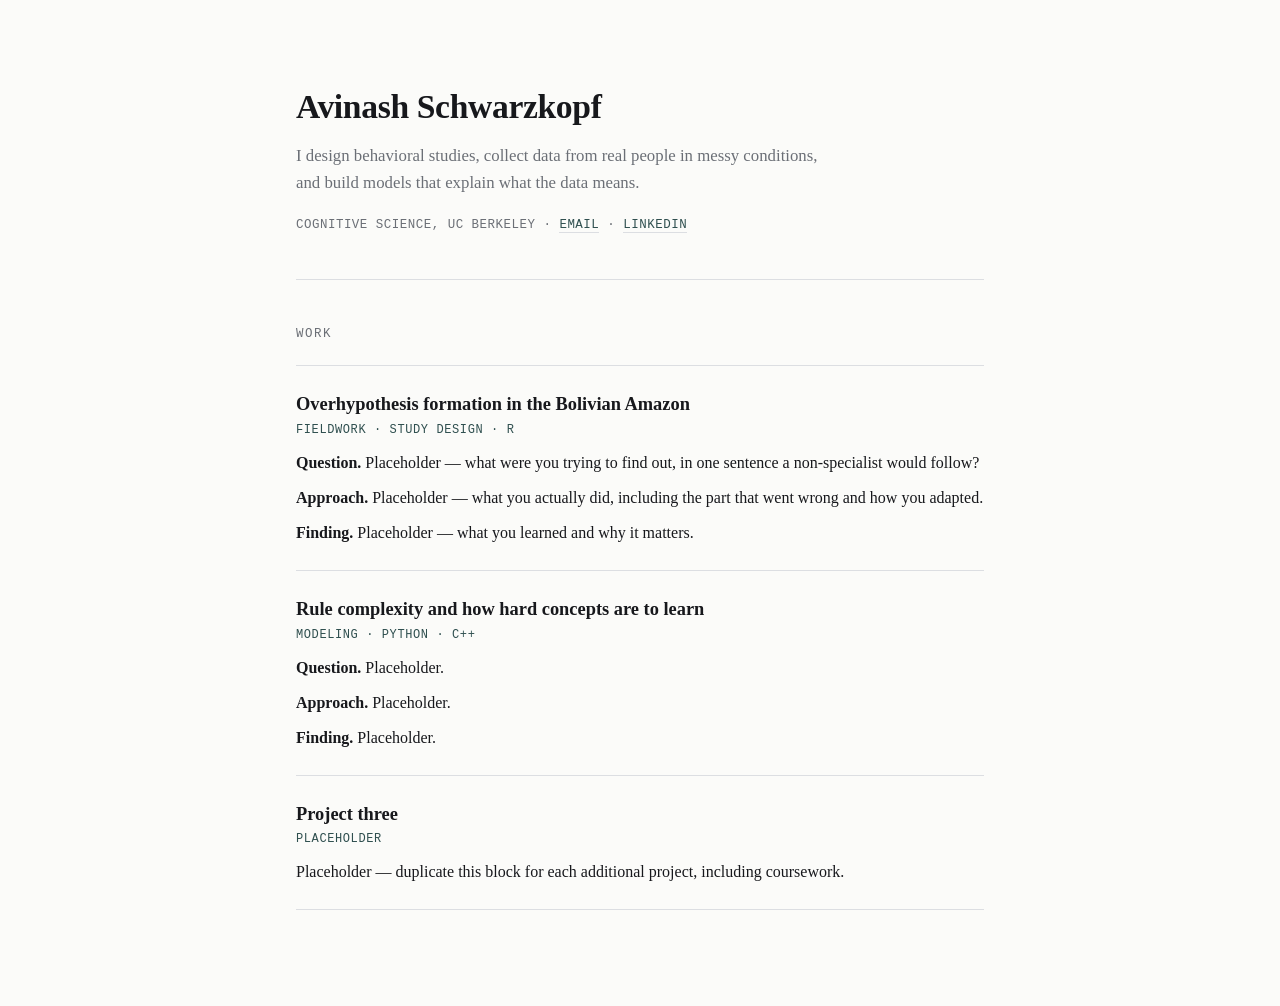
==== index.html @ b4007b08 "Add files via upload First first first draft" ====
<!DOCTYPE html>
<html lang="en">
<head>
<meta charset="utf-8">
<meta name="viewport" content="width=device-width, initial-scale=1">
<title>Avinash Schwarzkopf</title>
<style>
  :root {
    --ink: #17181c;
    --muted: #6b6f76;
    --rule: #dcdee2;
    --paper: #fbfbf9;
    --mark: #2f4f4f;
  }
  * { box-sizing: border-box; }
  body {
    margin: 0;
    background: var(--paper);
    color: var(--ink);
    font: 16px/1.6 "Iowan Old Style", "Palatino Linotype", Palatino, Georgia, serif;
    -webkit-font-smoothing: antialiased;
  }
  .wrap { max-width: 46rem; margin: 0 auto; padding: 5rem 1.5rem 6rem; }
  header { border-bottom: 1px solid var(--rule); padding-bottom: 2rem; margin-bottom: 3rem; }
  h1 { font-size: 2.1rem; font-weight: 600; letter-spacing: -0.01em; margin: 0 0 0.6rem; }
  .lede { font-size: 1.05rem; color: var(--muted); margin: 0 0 1.2rem; max-width: 34rem; }
  .meta {
    font: 500 0.78rem/1.5 ui-monospace, SFMono-Regular, "SF Mono", Menlo, monospace;
    letter-spacing: 0.04em;
    text-transform: uppercase;
    color: var(--muted);
  }
  .meta a { color: var(--mark); text-decoration: none; border-bottom: 1px solid var(--rule); }
  .meta a:hover { border-bottom-color: var(--mark); }
  h2 {
    font: 500 0.78rem/1 ui-monospace, SFMono-Regular, "SF Mono", Menlo, monospace;
    letter-spacing: 0.12em;
    text-transform: uppercase;
    color: var(--muted);
    margin: 3rem 0 1.5rem;
  }
  .project { padding: 1.5rem 0; border-top: 1px solid var(--rule); }
  .project:last-child { border-bottom: 1px solid var(--rule); }
  .project h3 { font-size: 1.15rem; font-weight: 600; margin: 0 0 0.15rem; }
  .project .role {
    font: 500 0.75rem/1.4 ui-monospace, SFMono-Regular, Menlo, monospace;
    letter-spacing: 0.05em;
    text-transform: uppercase;
    color: var(--mark);
    margin: 0 0 0.7rem;
  }
  .project p { margin: 0 0 0.6rem; }
  .project p:last-child { margin-bottom: 0; }
  a:focus-visible { outline: 2px solid var(--mark); outline-offset: 3px; }
</style>
</head>
<body>
<div class="wrap">

  <header>
    <h1>Avinash Schwarzkopf</h1>
    <p class="lede">
      I design behavioral studies, collect data from real people in messy conditions,
      and build models that explain what the data means.
    </p>
    <p class="meta">
      Cognitive Science, UC Berkeley &middot;
      <a href="mailto:avinashschwarzkopf@berkeley.edu">Email</a> &middot;
      <a href="https://www.linkedin.com/in/avinash-schwarzkopf-4aa275214">LinkedIn</a>
    </p>
  </header>

  <h2>Work</h2>

  <div class="project">
    <h3>Overhypothesis formation in the Bolivian Amazon</h3>
    <p class="role">Fieldwork &middot; study design &middot; R</p>
    <p><strong>Question.</strong> Placeholder — what were you trying to find out, in one sentence a non-specialist would follow?</p>
    <p><strong>Approach.</strong> Placeholder — what you actually did, including the part that went wrong and how you adapted.</p>
    <p><strong>Finding.</strong> Placeholder — what you learned and why it matters.</p>
  </div>

  <div class="project">
    <h3>Rule complexity and how hard concepts are to learn</h3>
    <p class="role">Modeling &middot; Python &middot; C++</p>
    <p><strong>Question.</strong> Placeholder.</p>
    <p><strong>Approach.</strong> Placeholder.</p>
    <p><strong>Finding.</strong> Placeholder.</p>
  </div>

  <div class="project">
    <h3>Project three</h3>
    <p class="role">Placeholder</p>
    <p>Placeholder — duplicate this block for each additional project, including coursework.</p>
  </div>

</div>
</body>
</html>
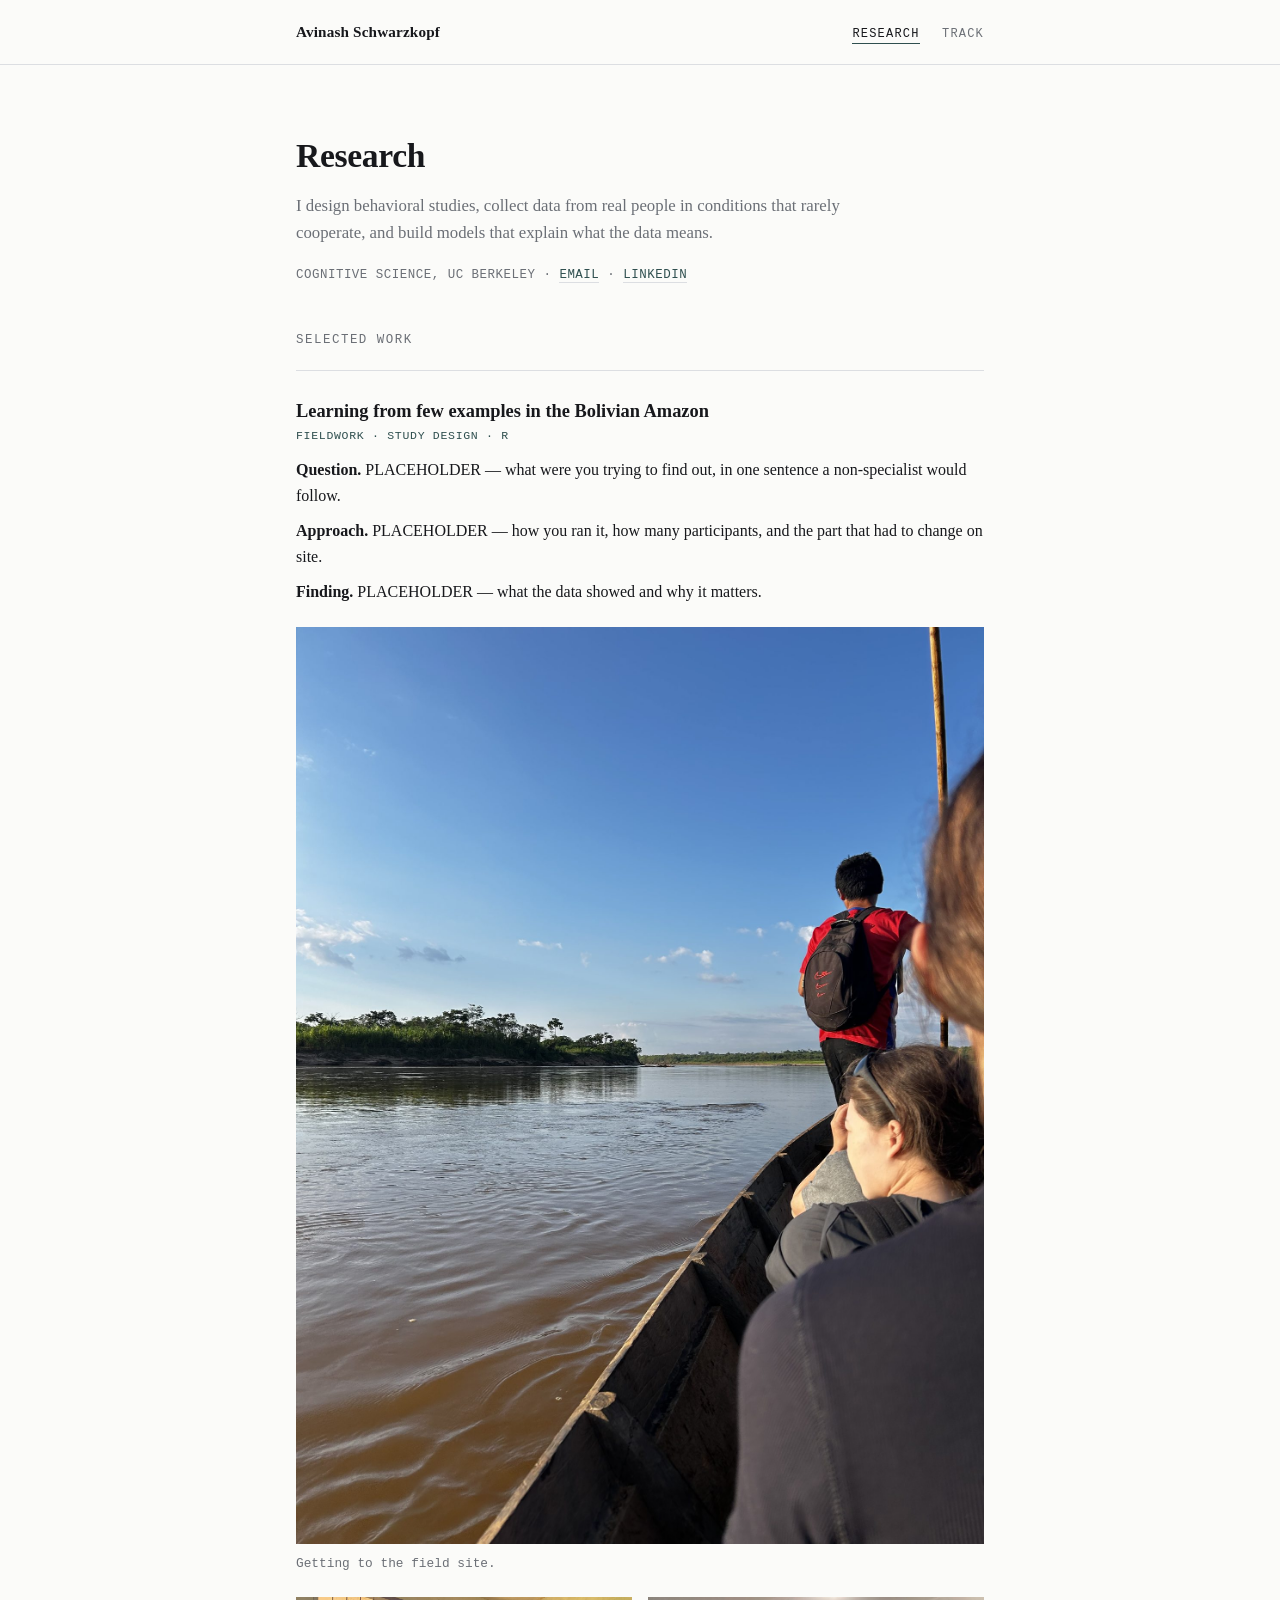
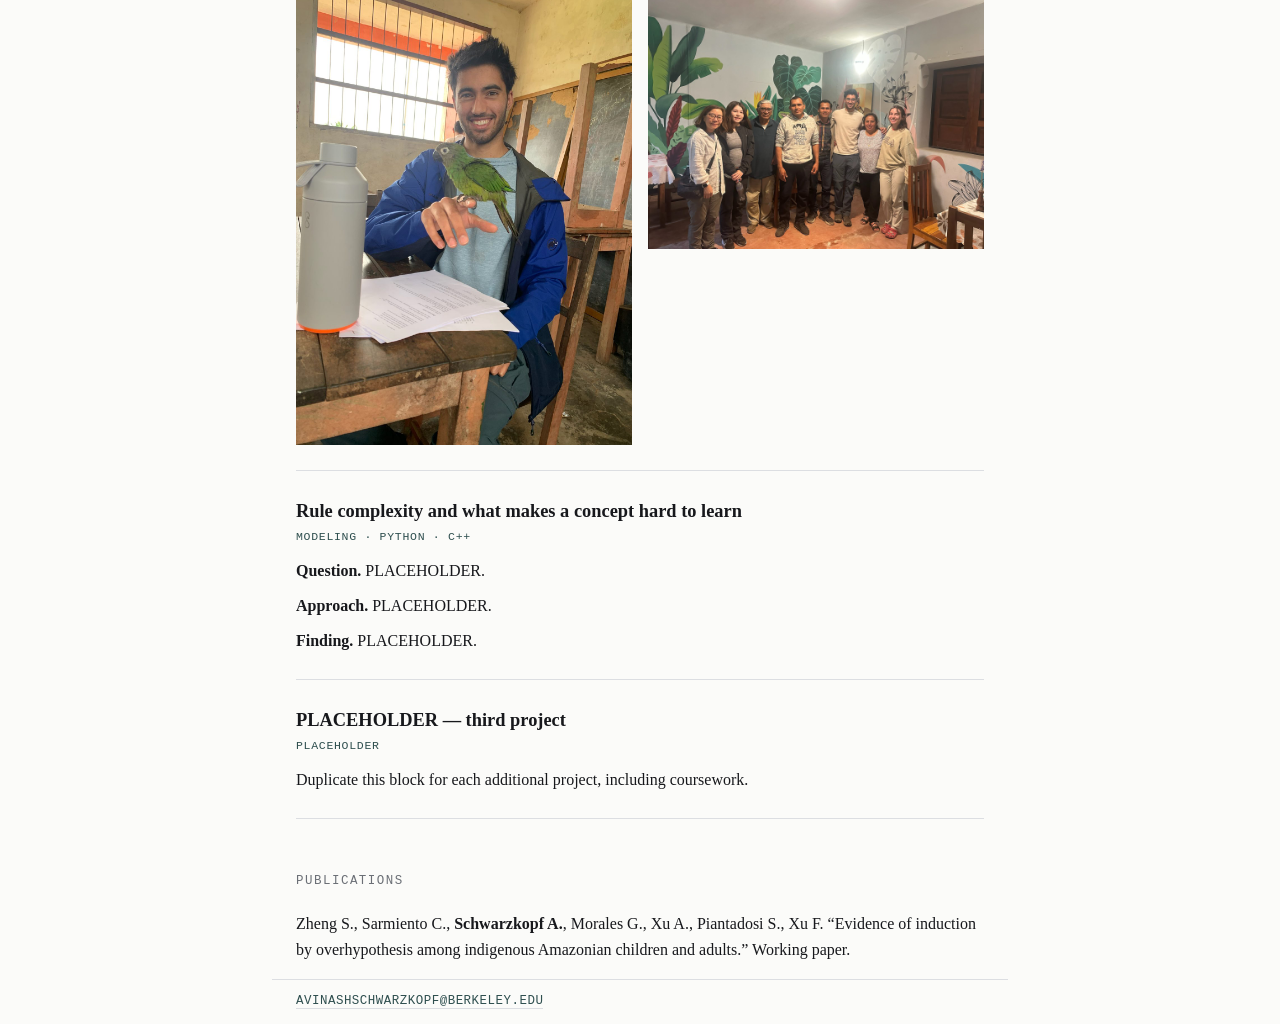
==== commit 3ea65bff: "Add files via upload" ====
--- a/index.html
+++ b/index.html
@@ -3,65 +3,29 @@
 <head>
 <meta charset="utf-8">
 <meta name="viewport" content="width=device-width, initial-scale=1">
-<title>Avinash Schwarzkopf</title>
-<style>
-  :root {
-    --ink: #17181c;
-    --muted: #6b6f76;
-    --rule: #dcdee2;
-    --paper: #fbfbf9;
-    --mark: #2f4f4f;
-  }
-  * { box-sizing: border-box; }
-  body {
-    margin: 0;
-    background: var(--paper);
-    color: var(--ink);
-    font: 16px/1.6 "Iowan Old Style", "Palatino Linotype", Palatino, Georgia, serif;
-    -webkit-font-smoothing: antialiased;
-  }
-  .wrap { max-width: 46rem; margin: 0 auto; padding: 5rem 1.5rem 6rem; }
-  header { border-bottom: 1px solid var(--rule); padding-bottom: 2rem; margin-bottom: 3rem; }
-  h1 { font-size: 2.1rem; font-weight: 600; letter-spacing: -0.01em; margin: 0 0 0.6rem; }
-  .lede { font-size: 1.05rem; color: var(--muted); margin: 0 0 1.2rem; max-width: 34rem; }
-  .meta {
-    font: 500 0.78rem/1.5 ui-monospace, SFMono-Regular, "SF Mono", Menlo, monospace;
-    letter-spacing: 0.04em;
-    text-transform: uppercase;
-    color: var(--muted);
-  }
-  .meta a { color: var(--mark); text-decoration: none; border-bottom: 1px solid var(--rule); }
-  .meta a:hover { border-bottom-color: var(--mark); }
-  h2 {
-    font: 500 0.78rem/1 ui-monospace, SFMono-Regular, "SF Mono", Menlo, monospace;
-    letter-spacing: 0.12em;
-    text-transform: uppercase;
-    color: var(--muted);
-    margin: 3rem 0 1.5rem;
-  }
-  .project { padding: 1.5rem 0; border-top: 1px solid var(--rule); }
-  .project:last-child { border-bottom: 1px solid var(--rule); }
-  .project h3 { font-size: 1.15rem; font-weight: 600; margin: 0 0 0.15rem; }
-  .project .role {
-    font: 500 0.75rem/1.4 ui-monospace, SFMono-Regular, Menlo, monospace;
-    letter-spacing: 0.05em;
-    text-transform: uppercase;
-    color: var(--mark);
-    margin: 0 0 0.7rem;
-  }
-  .project p { margin: 0 0 0.6rem; }
-  .project p:last-child { margin-bottom: 0; }
-  a:focus-visible { outline: 2px solid var(--mark); outline-offset: 3px; }
-</style>
+<title>Avinash Schwarzkopf — Research</title>
+<meta name="description" content="Behavioral researcher. Study design, primary data collection, and quantitative modeling of how people learn.">
+<link rel="stylesheet" href="style.css">
 </head>
 <body>
-<div class="wrap">
 
-  <header>
-    <h1>Avinash Schwarzkopf</h1>
+<nav class="nav">
+  <div class="wrap">
+    <a class="name" href="/">Avinash Schwarzkopf</a>
+    <ul>
+      <li><a class="link" href="/" aria-current="page">Research</a></li>
+      <li><a class="link" href="/track/">Track</a></li>
+    </ul>
+  </div>
+</nav>
+
+<main class="wrap">
+
+  <header class="page-head">
+    <h1>Research</h1>
     <p class="lede">
-      I design behavioral studies, collect data from real people in messy conditions,
-      and build models that explain what the data means.
+      I design behavioral studies, collect data from real people in conditions that rarely
+      cooperate, and build models that explain what the data means.
     </p>
     <p class="meta">
       Cognitive Science, UC Berkeley &middot;
@@ -70,30 +34,55 @@
     </p>
   </header>
 
-  <h2>Work</h2>
+  <h2>Selected work</h2>
 
-  <div class="project">
-    <h3>Overhypothesis formation in the Bolivian Amazon</h3>
+  <article class="entry">
+    <h3>Learning from few examples in the Bolivian Amazon</h3>
     <p class="role">Fieldwork &middot; study design &middot; R</p>
-    <p><strong>Question.</strong> Placeholder — what were you trying to find out, in one sentence a non-specialist would follow?</p>
-    <p><strong>Approach.</strong> Placeholder — what you actually did, including the part that went wrong and how you adapted.</p>
-    <p><strong>Finding.</strong> Placeholder — what you learned and why it matters.</p>
-  </div>
+    <p><strong>Question.</strong> PLACEHOLDER — what were you trying to find out, in one sentence a non-specialist would follow.</p>
+    <p><strong>Approach.</strong> PLACEHOLDER — how you ran it, how many participants, and the part that had to change on site.</p>
+    <p><strong>Finding.</strong> PLACEHOLDER — what the data showed and why it matters.</p>
+    <figure>
+      <img src="images/fieldwork/river-transit.jpg"
+           alt="Traveling by boat along a river to a field site." loading="lazy">
+      <figcaption>Getting to the field site.</figcaption>
+    </figure>
+    <div class="gallery">
+      <img src="images/fieldwork/study-materials-schoolhouse.jpg"
+           alt="Reviewing printed study materials at a schoolhouse table." loading="lazy">
+      <img src="images/fieldwork/team-and-collaborators.jpg"
+           alt="Research team with local collaborators." loading="lazy">
+    </div>
+  </article>
 
-  <div class="project">
-    <h3>Rule complexity and how hard concepts are to learn</h3>
+  <article class="entry">
+    <h3>Rule complexity and what makes a concept hard to learn</h3>
     <p class="role">Modeling &middot; Python &middot; C++</p>
-    <p><strong>Question.</strong> Placeholder.</p>
-    <p><strong>Approach.</strong> Placeholder.</p>
-    <p><strong>Finding.</strong> Placeholder.</p>
-  </div>
+    <p><strong>Question.</strong> PLACEHOLDER.</p>
+    <p><strong>Approach.</strong> PLACEHOLDER.</p>
+    <p><strong>Finding.</strong> PLACEHOLDER.</p>
+  </article>
 
-  <div class="project">
-    <h3>Project three</h3>
-    <p class="role">Placeholder</p>
-    <p>Placeholder — duplicate this block for each additional project, including coursework.</p>
-  </div>
+  <article class="entry">
+    <h3>PLACEHOLDER — third project</h3>
+    <p class="role">PLACEHOLDER</p>
+    <p>Duplicate this block for each additional project, including coursework.</p>
+  </article>
 
-</div>
+  <h2>Publications</h2>
+  <p>
+    Zheng S., Sarmiento C., <strong>Schwarzkopf A.</strong>, Morales G., Xu A.,
+    Piantadosi S., Xu F. &ldquo;Evidence of induction by overhypothesis among indigenous
+    Amazonian children and adults.&rdquo; Working paper.
+  </p>
+
+</main>
+
+<footer class="wrap">
+  <p class="meta">
+    <a href="mailto:avinashschwarzkopf@berkeley.edu">avinashschwarzkopf@berkeley.edu</a>
+  </p>
+</footer>
+
 </body>
 </html>
--- a/style.css
+++ b/style.css
@@ -0,0 +1,158 @@
+:root {
+  --ink: #17181c;
+  --muted: #6b6f76;
+  --rule: #dcdee2;
+  --paper: #fbfbf9;
+  --mark: #2f4f4f;
+  --measure: 46rem;
+}
+* { box-sizing: border-box; }
+html { -webkit-text-size-adjust: 100%; }
+body {
+  margin: 0;
+  background: var(--paper);
+  color: var(--ink);
+  font: 16px/1.6 "Iowan Old Style", "Palatino Linotype", Palatino, Georgia, serif;
+  -webkit-font-smoothing: antialiased;
+}
+img { max-width: 100%; height: auto; display: block; }
+a { color: var(--mark); }
+a:focus-visible { outline: 2px solid var(--mark); outline-offset: 3px; }
+
+.wrap { max-width: var(--measure); margin: 0 auto; padding: 0 1.5rem; }
+
+/* ---- nav ---- */
+.nav {
+  border-bottom: 1px solid var(--rule);
+}
+.nav .wrap {
+  display: flex;
+  justify-content: space-between;
+  align-items: baseline;
+  gap: 1rem;
+  padding-top: 1.25rem;
+  padding-bottom: 1.25rem;
+}
+.nav .name {
+  font-size: 0.95rem;
+  font-weight: 600;
+  letter-spacing: 0.01em;
+  text-decoration: none;
+  color: var(--ink);
+}
+.nav ul {
+  list-style: none;
+  display: flex;
+  gap: 1.4rem;
+  margin: 0;
+  padding: 0;
+  font: 500 0.75rem/1 ui-monospace, SFMono-Regular, "SF Mono", Menlo, monospace;
+  letter-spacing: 0.1em;
+  text-transform: uppercase;
+}
+.nav a.link { text-decoration: none; color: var(--muted); padding-bottom: 2px; }
+.nav a.link:hover { color: var(--ink); }
+.nav a.link[aria-current="page"] {
+  color: var(--ink);
+  border-bottom: 1px solid var(--mark);
+}
+
+/* ---- shared type ---- */
+h1 { font-size: 2.1rem; font-weight: 600; letter-spacing: -0.01em; margin: 0 0 0.6rem; }
+.lede { font-size: 1.05rem; color: var(--muted); margin: 0 0 1.2rem; max-width: 34rem; }
+.meta {
+  font: 500 0.78rem/1.6 ui-monospace, SFMono-Regular, "SF Mono", Menlo, monospace;
+  letter-spacing: 0.04em;
+  text-transform: uppercase;
+  color: var(--muted);
+}
+.meta a { text-decoration: none; border-bottom: 1px solid var(--rule); }
+.meta a:hover { border-bottom-color: var(--mark); }
+h2 {
+  font: 500 0.78rem/1 ui-monospace, SFMono-Regular, "SF Mono", Menlo, monospace;
+  letter-spacing: 0.12em;
+  text-transform: uppercase;
+  color: var(--muted);
+  margin: 3.5rem 0 1.5rem;
+}
+.page-head { padding: 4rem 0 0; }
+.page-head + h2 { margin-top: 3rem; }
+footer {
+  border-top: 1px solid var(--rule);
+  margin-top: 4rem;
+  padding: 2rem 0 4rem;
+}
+
+/* ---- project entries ---- */
+.entry { padding: 1.6rem 0; border-top: 1px solid var(--rule); }
+.entry:last-of-type { border-bottom: 1px solid var(--rule); }
+.entry h3 { font-size: 1.15rem; font-weight: 600; margin: 0 0 0.15rem; }
+.entry .role {
+  font: 500 0.72rem/1.4 ui-monospace, SFMono-Regular, Menlo, monospace;
+  letter-spacing: 0.06em;
+  text-transform: uppercase;
+  color: var(--mark);
+  margin: 0 0 0.8rem;
+}
+.entry p { margin: 0 0 0.6rem; }
+.entry p:last-child { margin-bottom: 0; }
+
+/* ---- figures ---- */
+figure { margin: 1.4rem 0 0; }
+figcaption {
+  font: 0.8rem/1.5 ui-monospace, SFMono-Regular, Menlo, monospace;
+  color: var(--muted);
+  margin-top: 0.6rem;
+}
+.gallery {
+  display: grid;
+  grid-template-columns: repeat(2, 1fr);
+  gap: 1rem;
+  margin: 1.5rem 0 0;
+}
+.gallery img { width: 100%; }
+
+/* ---- track hero ---- */
+.hero { margin: 0; }
+.hero img { width: 100%; max-height: 32rem; object-fit: cover; object-position: center 40%; }
+
+/* ---- PR table ---- */
+.prs { width: 100%; border-collapse: collapse; margin-top: 0.5rem; }
+.prs th {
+  text-align: left;
+  font: 500 0.72rem/1 ui-monospace, SFMono-Regular, Menlo, monospace;
+  letter-spacing: 0.1em;
+  text-transform: uppercase;
+  color: var(--muted);
+  font-weight: 500;
+  padding: 0 0 0.7rem;
+  border-bottom: 1px solid var(--rule);
+}
+.prs td { padding: 0.85rem 0; border-bottom: 1px solid var(--rule); }
+.prs td.time {
+  font-variant-numeric: tabular-nums;
+  font-size: 1.15rem;
+  font-weight: 600;
+}
+.prs td.note { color: var(--muted); font-size: 0.9rem; text-align: right; }
+
+/* ---- coaching callout ---- */
+.callout {
+  border: 1px solid var(--rule);
+  border-left: 3px solid var(--mark);
+  padding: 1.4rem 1.5rem;
+  margin-top: 1rem;
+  background: #fff;
+}
+.callout p { margin: 0 0 0.7rem; }
+.callout p:last-child { margin-bottom: 0; }
+
+@media (max-width: 34rem) {
+  h1 { font-size: 1.7rem; }
+  .gallery { grid-template-columns: 1fr; }
+  .hero img { max-height: 18rem; }
+  .nav .wrap { flex-direction: column; align-items: flex-start; gap: 0.7rem; }
+}
+@media (prefers-reduced-motion: reduce) {
+  * { animation: none !important; transition: none !important; }
+}
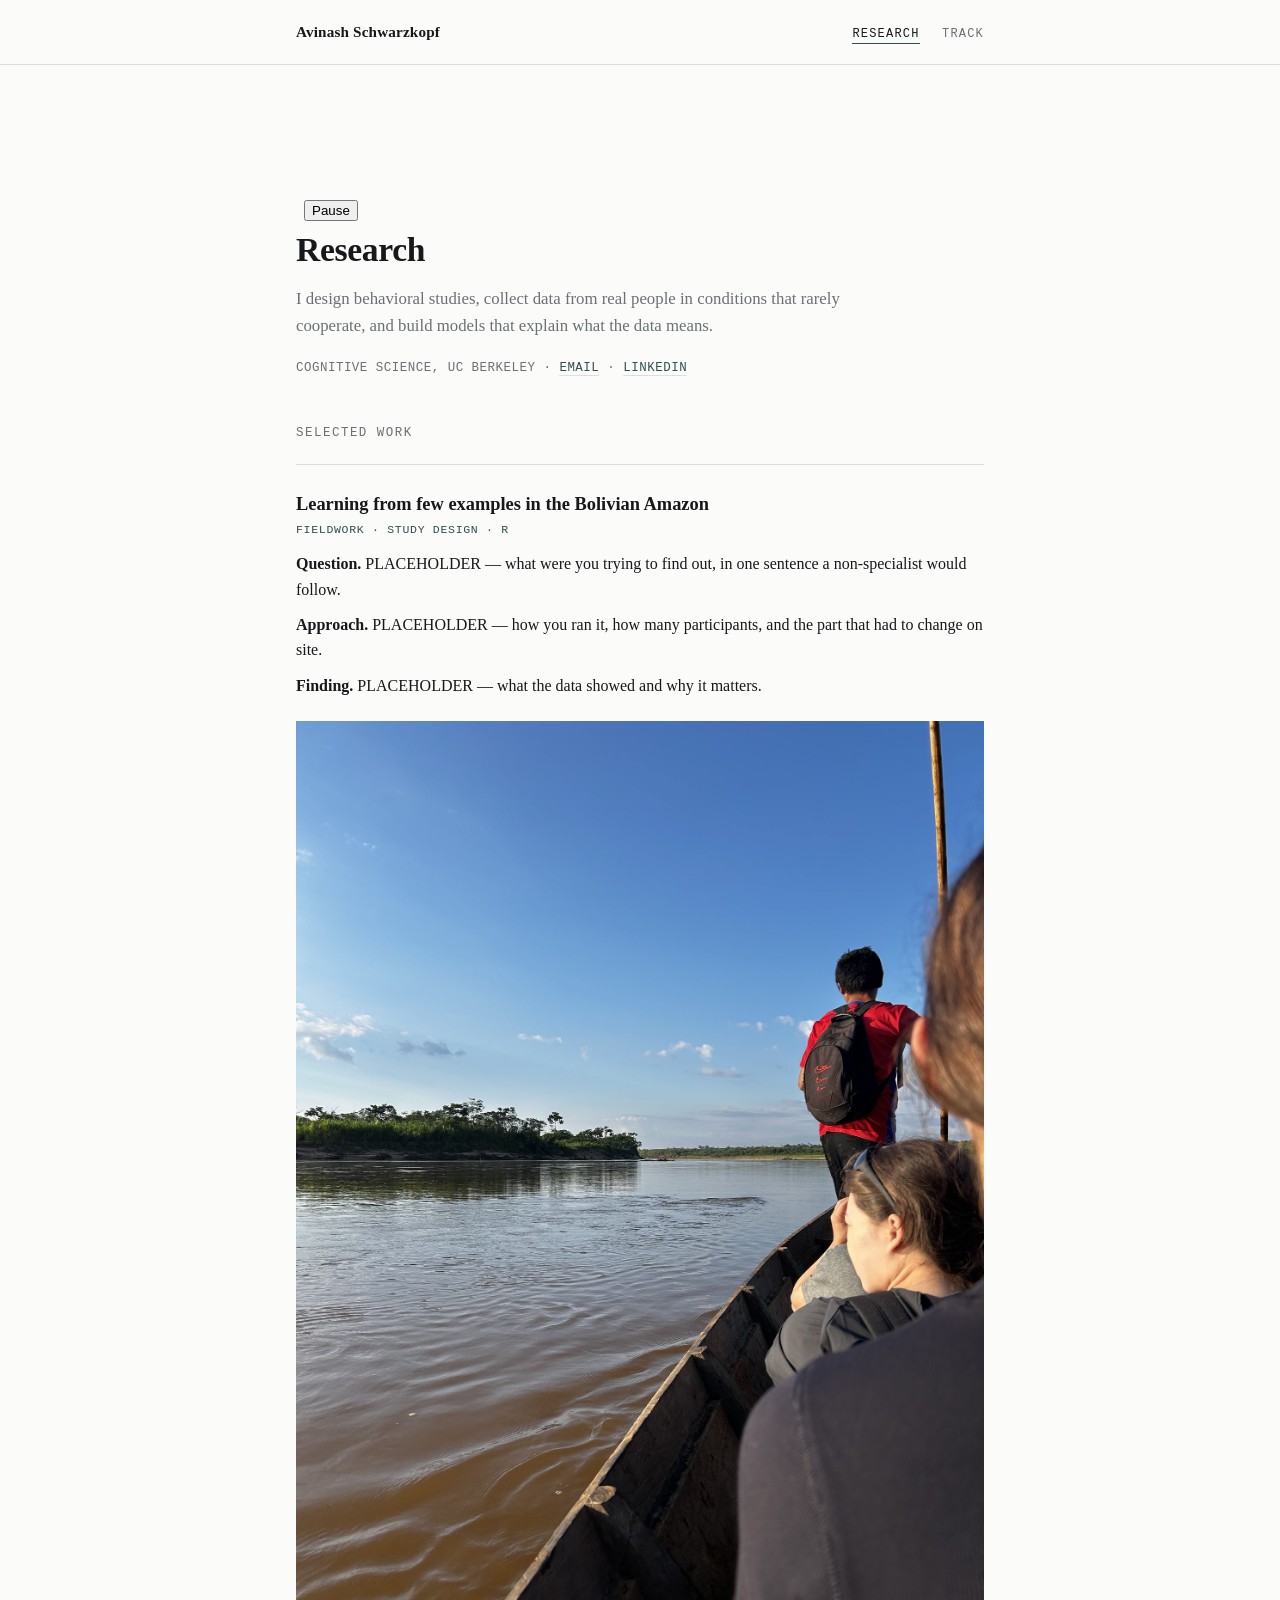
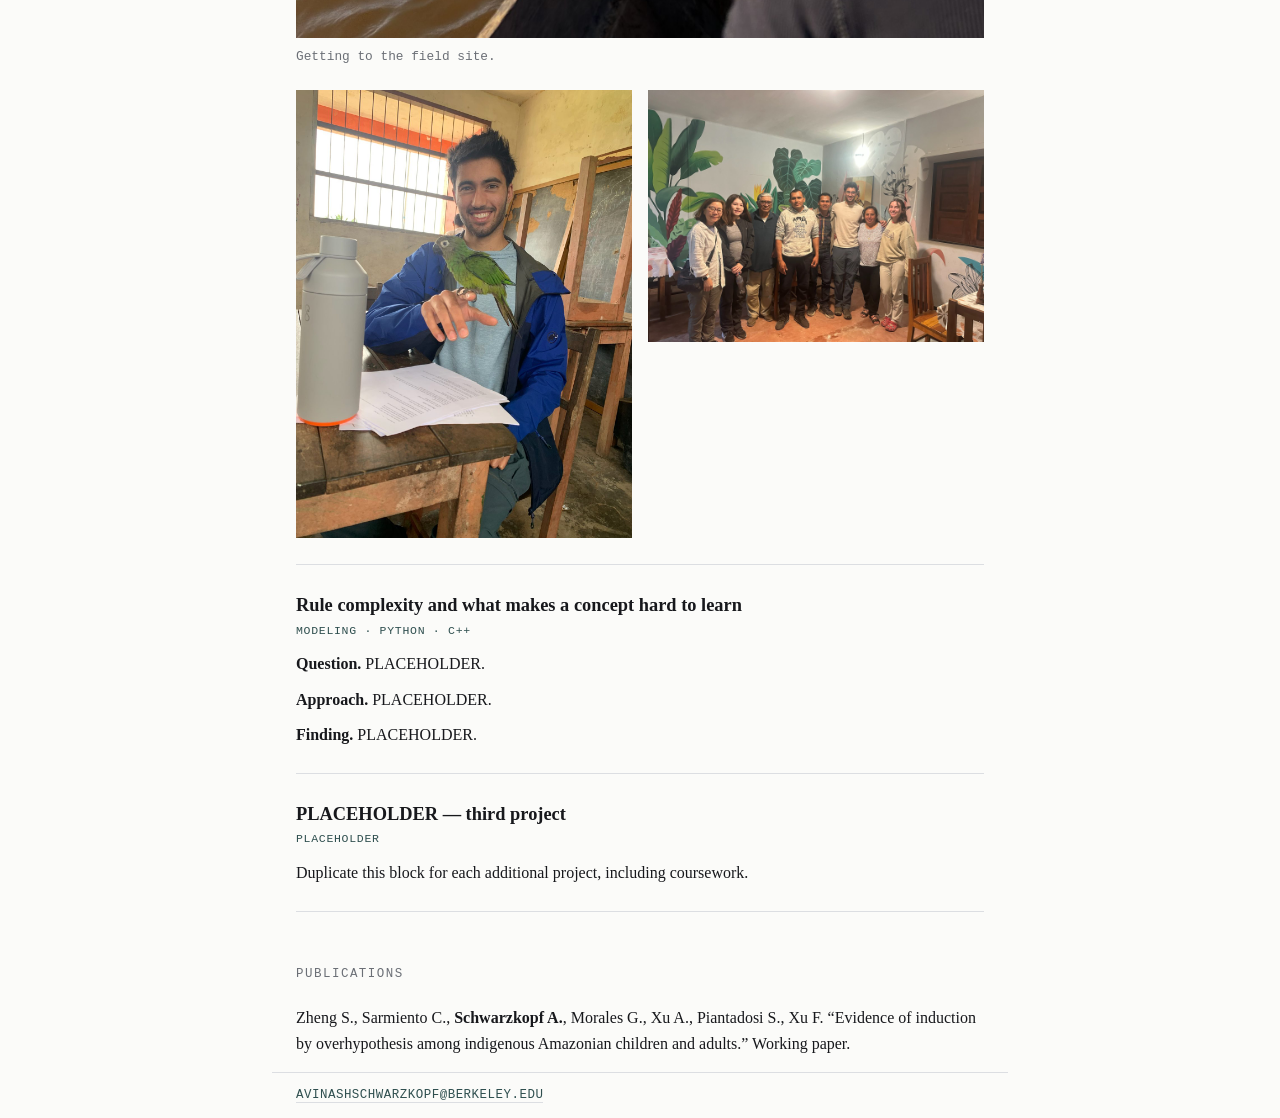
==== commit d4d8bb0e: "Add files via upload" ====
--- a/index.html
+++ b/index.html
@@ -19,9 +19,10 @@
   </div>
 </nav>
 
-<main class="wrap">
-
-  <header class="page-head">
+<header class="life-head">
+  <canvas aria-hidden="true"></canvas>
+  <button class="life-toggle" type="button" aria-label="Pause or resume the background animation">Pause</button>
+  <div class="wrap">
     <h1>Research</h1>
     <p class="lede">
       I design behavioral studies, collect data from real people in conditions that rarely
@@ -32,9 +33,12 @@
       <a href="mailto:avinashschwarzkopf@berkeley.edu">Email</a> &middot;
       <a href="https://www.linkedin.com/in/avinash-schwarzkopf-4aa275214">LinkedIn</a>
     </p>
-  </header>
+  </div>
+</header>
 
-  <h2>Selected work</h2>
+<main class="wrap">
+
+  <h2 style="margin-top:3rem">Selected work</h2>
 
   <article class="entry">
     <h3>Learning from few examples in the Bolivian Amazon</h3>
@@ -84,5 +88,7 @@
   </p>
 </footer>
 
+<script src="life.js"></script>
+
 </body>
 </html>
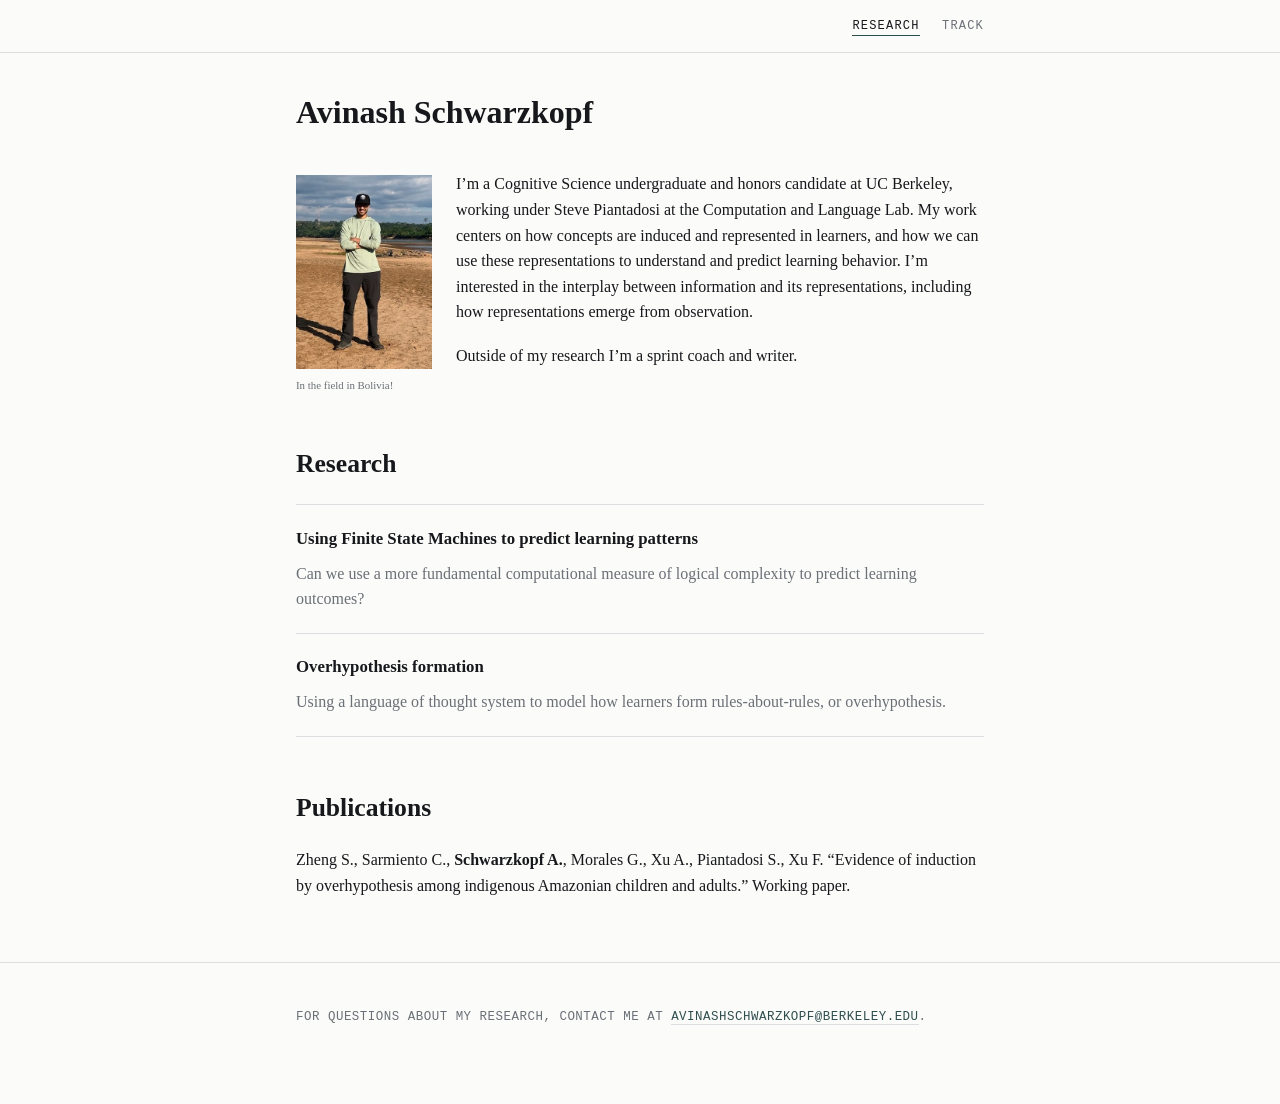
==== commit 027f78d8: "Add files via upload" ====
--- a/index.html
+++ b/index.html
@@ -9,9 +9,8 @@
 </head>
 <body>
 
-<nav class="nav">
+<nav class="nav no-name">
   <div class="wrap">
-    <a class="name" href="/">Avinash Schwarzkopf</a>
     <ul>
       <li><a class="link" href="/" aria-current="page">Research</a></li>
       <li><a class="link" href="/track/">Track</a></li>
@@ -19,76 +18,60 @@
   </div>
 </nav>
 
-<header class="life-head">
-  <canvas aria-hidden="true"></canvas>
-  <button class="life-toggle" type="button" aria-label="Pause or resume the background animation">Pause</button>
+<main>
   <div class="wrap">
-    <h1>Research</h1>
-    <p class="lede">
-      I design behavioral studies, collect data from real people in conditions that rarely
-      cooperate, and build models that explain what the data means.
-    </p>
-    <p class="meta">
-      Cognitive Science, UC Berkeley &middot;
-      <a href="mailto:avinashschwarzkopf@berkeley.edu">Email</a> &middot;
-      <a href="https://www.linkedin.com/in/avinash-schwarzkopf-4aa275214">LinkedIn</a>
-    </p>
+
+  <h1 class="page-title">Avinash Schwarzkopf</h1>
+
+  <div class="intro-row">
+    <figure class="research-photo">
+      <img src="images/fieldwork/solo-riverbank-bolivia.jpg"
+           alt="Avinash standing on a riverbank in the Bolivian Amazon." loading="lazy">
+      <figcaption>In the field in Bolivia!</figcaption>
+    </figure>
+    <div class="intro-text">
+      <p class="lede">
+        I&rsquo;m a Cognitive Science undergraduate and honors candidate at UC Berkeley, working
+        under Steve Piantadosi at the Computation and Language Lab. My work centers on how
+        concepts are induced and represented in learners, and how we can use these
+        representations to understand and predict learning behavior. I&rsquo;m interested in
+        the interplay between information and its representations, including how
+        representations emerge from observation.
+      </p>
+      <p class="lede">Outside of my research I&rsquo;m a sprint coach and writer.</p>
+    </div>
   </div>
-</header>
 
-<main class="wrap">
+  <div class="current-research">
+    <h2 class="section-title">Research</h2>
 
-  <h2 style="margin-top:3rem">Selected work</h2>
+    <ul class="project-list">
+      <li class="project-item">
+        <p class="project-title">Using Finite State Machines to predict learning patterns</p>
+        <p>Can we use a more fundamental computational measure of logical complexity to predict learning outcomes?</p>
+      </li>
+      <li class="project-item">
+        <p class="project-title">Overhypothesis formation</p>
+        <p>Using a language of thought system to model how learners form rules-about-rules, or overhypothesis.</p>
+      </li>
+    </ul>
+  </div>
 
-  <article class="entry">
-    <h3>Learning from few examples in the Bolivian Amazon</h3>
-    <p class="role">Fieldwork &middot; study design &middot; R</p>
-    <p><strong>Question.</strong> PLACEHOLDER — what were you trying to find out, in one sentence a non-specialist would follow.</p>
-    <p><strong>Approach.</strong> PLACEHOLDER — how you ran it, how many participants, and the part that had to change on site.</p>
-    <p><strong>Finding.</strong> PLACEHOLDER — what the data showed and why it matters.</p>
-    <figure>
-      <img src="images/fieldwork/river-transit.jpg"
-           alt="Traveling by boat along a river to a field site." loading="lazy">
-      <figcaption>Getting to the field site.</figcaption>
-    </figure>
-    <div class="gallery">
-      <img src="images/fieldwork/study-materials-schoolhouse.jpg"
-           alt="Reviewing printed study materials at a schoolhouse table." loading="lazy">
-      <img src="images/fieldwork/team-and-collaborators.jpg"
-           alt="Research team with local collaborators." loading="lazy">
-    </div>
-  </article>
-
-  <article class="entry">
-    <h3>Rule complexity and what makes a concept hard to learn</h3>
-    <p class="role">Modeling &middot; Python &middot; C++</p>
-    <p><strong>Question.</strong> PLACEHOLDER.</p>
-    <p><strong>Approach.</strong> PLACEHOLDER.</p>
-    <p><strong>Finding.</strong> PLACEHOLDER.</p>
-  </article>
-
-  <article class="entry">
-    <h3>PLACEHOLDER — third project</h3>
-    <p class="role">PLACEHOLDER</p>
-    <p>Duplicate this block for each additional project, including coursework.</p>
-  </article>
-
-  <h2>Publications</h2>
+  <h2 class="section-title">Publications</h2>
   <p>
     Zheng S., Sarmiento C., <strong>Schwarzkopf A.</strong>, Morales G., Xu A.,
     Piantadosi S., Xu F. &ldquo;Evidence of induction by overhypothesis among indigenous
     Amazonian children and adults.&rdquo; Working paper.
   </p>
 
+  </div>
 </main>
 
-<footer class="wrap">
-  <p class="meta">
-    <a href="mailto:avinashschwarzkopf@berkeley.edu">avinashschwarzkopf@berkeley.edu</a>
-  </p>
+<footer>
+  <div class="wrap">
+    <p class="meta">For questions about my research, contact me at <a href="mailto:avinashschwarzkopf@berkeley.edu">avinashschwarzkopf@berkeley.edu</a>.</p>
+  </div>
 </footer>
-
-<script src="life.js"></script>
 
 </body>
 </html>
--- a/style.css
+++ b/style.css
@@ -28,17 +28,31 @@
 .nav .wrap {
   display: flex;
   justify-content: space-between;
-  align-items: baseline;
+  align-items: center;
   gap: 1rem;
   padding-top: 1.25rem;
   padding-bottom: 1.25rem;
 }
+.nav.no-name .wrap {
+  justify-content: flex-end;
+}
 .nav .name {
+  display: inline-flex;
+  align-items: center;
+  gap: 0.6rem;
   font-size: 0.95rem;
   font-weight: 600;
   letter-spacing: 0.01em;
   text-decoration: none;
   color: var(--ink);
+}
+.nav-icon {
+  width: 1.9rem;
+  height: 1.9rem;
+  border-radius: 0.5rem;
+  object-fit: cover;
+  display: block;
+  flex-shrink: 0;
 }
 .nav ul {
   list-style: none;
@@ -57,9 +71,6 @@
   border-bottom: 1px solid var(--mark);
 }
 
-/* ---- shared type ---- */
-h1 { font-size: 2.1rem; font-weight: 600; letter-spacing: -0.01em; margin: 0 0 0.6rem; }
-.lede { font-size: 1.05rem; color: var(--muted); margin: 0 0 1.2rem; max-width: 34rem; }
 .meta {
   font: 500 0.78rem/1.6 ui-monospace, SFMono-Regular, "SF Mono", Menlo, monospace;
   letter-spacing: 0.04em;
@@ -77,6 +88,84 @@
 }
 .page-head { padding: 4rem 0 0; }
 .page-head + h2 { margin-top: 3rem; }
+.prs-row + h2 { margin-top: 1.5rem; }
+.prose + h2 { margin-top: 0.5rem; }
+
+h2.section-title {
+  font: 700 1.6rem/1.2 "Iowan Old Style", "Palatino Linotype", Palatino, Georgia, serif;
+  letter-spacing: normal;
+  text-transform: none;
+  color: var(--ink);
+}
+
+/* ---- intro blurb + photo ---- */
+.intro-row {
+  display: flex;
+  align-items: flex-start;
+  gap: 1.5rem;
+  margin-top: 2.5rem;
+}
+.intro-text {
+  flex: 1 1 auto;
+  min-width: 0;
+}
+.intro-text .lede {
+  margin: 0 0 1.1rem;
+}
+.intro-text .lede:last-child {
+  margin-bottom: 0;
+}
+.research-photo {
+  flex: 0 0 8.5rem;
+  width: 8.5rem;
+  margin: 0.2rem 0 0;
+}
+.research-photo img { width: 100%; }
+
+.research-photo figcaption {
+  font-family: "Iowan Old Style", "Palatino Linotype", Palatino, Georgia, serif;
+  font-style: normal;
+  font-size: 0.68rem;
+  line-height: 1.5;
+  color: var(--muted);
+  margin-top: 0.5rem;
+}
+@media (max-width: 34rem) {
+  .intro-row { flex-direction: column; }
+  .research-photo { width: 45%; margin: 0 auto 1.2rem; }
+}
+
+/* ---- project list ---- */
+.project-list {
+  list-style: none;
+  margin: 0 0 2.5rem;
+  padding: 0;
+}
+.project-item {
+  padding: 1.3rem 0;
+  border-top: 1px solid var(--rule);
+}
+.project-item:last-child {
+  border-bottom: 1px solid var(--rule);
+}
+.project-title {
+  margin: 0;
+  font-size: 1.05rem;
+  font-weight: 600;
+  color: var(--ink);
+}
+.project-role {
+  font: 500 0.72rem/1.4 ui-monospace, SFMono-Regular, Menlo, monospace;
+  letter-spacing: 0.06em;
+  text-transform: uppercase;
+  color: var(--mark);
+  margin: 0.3rem 0 0;
+}
+.project-item p:last-child {
+  margin: 0.5rem 0 0;
+  color: var(--muted);
+}
+
 footer {
   border-top: 1px solid var(--rule);
   margin-top: 4rem;
@@ -112,47 +201,263 @@
 }
 .gallery img { width: 100%; }
 
-/* ---- track hero ---- */
-.hero { margin: 0; }
-.hero img { width: 100%; max-height: 32rem; object-fit: cover; object-position: center 40%; }
-
-/* ---- PR table ---- */
-.prs { width: 100%; border-collapse: collapse; margin-top: 0.5rem; }
-.prs th {
-  text-align: left;
-  font: 500 0.72rem/1 ui-monospace, SFMono-Regular, Menlo, monospace;
-  letter-spacing: 0.1em;
-  text-transform: uppercase;
-  color: var(--muted);
-  font-weight: 500;
-  padding: 0 0 0.7rem;
-  border-bottom: 1px solid var(--rule);
-}
-.prs td { padding: 0.85rem 0; border-bottom: 1px solid var(--rule); }
-.prs td.time {
+/* ---- track hero photo ---- */
+.hero-photo { margin: 1.25rem 0 0; }
+.hero-photo img {
+  width: 100%;
+  max-height: 22rem;
+  object-fit: cover;
+  object-position: center 40%;
+  border-radius: 0.6rem;
+}
+
+/* ---- PR list ---- */
+.pr-list {
+  list-style: none;
+  margin: 0;
+  padding: 0;
+  flex: 1 1 auto;
+  min-width: 0;
+}
+.pr-list li {
+  line-height: 1.35;
+  margin: 0 0 0.3rem;
+}
+.pr-list li:last-child { margin-bottom: 0; }
+.pr-stat {
   font-variant-numeric: tabular-nums;
-  font-size: 1.15rem;
-  font-weight: 600;
-}
-.prs td.note { color: var(--muted); font-size: 0.9rem; text-align: right; }
-
-/* ---- coaching callout ---- */
-.callout {
-  border: 1px solid var(--rule);
-  border-left: 3px solid var(--mark);
-  padding: 1.4rem 1.5rem;
-  margin-top: 1rem;
-  background: #fff;
-}
-.callout p { margin: 0 0 0.7rem; }
-.callout p:last-child { margin-bottom: 0; }
+  font-weight: 700;
+  color: var(--ink);
+  font-size: 0.95rem;
+}
+.pr-note {
+  color: var(--muted);
+  font-size: 0.78rem;
+  margin-left: 0.35rem;
+}
+
+/* ---- PR list + video thumbs, side by side ---- */
+.prs-row {
+  display: flex;
+  align-items: stretch;
+  gap: 1.5rem;
+  margin-top: 2rem;
+}
+@media (max-width: 34rem) {
+  .prs-row { flex-direction: column; }
+}
 
 @media (max-width: 34rem) {
   h1 { font-size: 1.7rem; }
   .gallery { grid-template-columns: 1fr; }
-  .hero img { max-height: 18rem; }
+  .hero-photo img { max-height: 16rem; }
   .nav .wrap { flex-direction: column; align-items: flex-start; gap: 0.7rem; }
 }
 @media (prefers-reduced-motion: reduce) {
   * { animation: none !important; transition: none !important; }
 }
+
+/* ---- page title ---- */
+.page-title {
+  font: 700 2rem/1.2 "Iowan Old Style", "Palatino Linotype", Palatino, Georgia, serif;
+  color: var(--ink);
+  margin: 2.5rem 0 0;
+}
+
+/* ---- Research heading ---- */
+.current-research {
+  margin-top: 1.75rem;
+}
+
+/* ---- tiny video links, stacked beside the PR list ---- */
+/* border-left is a deliberate divider: the videos illustrate the events,
+   they aren't the source of the times, so the two lists read as separate. */
+.clips-mini {
+  flex: 0 0 auto;
+  display: flex;
+  flex-direction: column;
+  gap: 0.5rem;
+  border-left: 1px solid var(--rule);
+  padding-left: 1.5rem;
+}
+.clip-line {
+  display: flex;
+  flex: 1 1 0;
+  align-items: center;
+  gap: 0.55rem;
+  background: none;
+  border: none;
+  padding: 0;
+  margin: 0;
+  cursor: pointer;
+  font: inherit;
+  text-align: left;
+  color: var(--muted);
+}
+.clip-line .clip-thumb {
+  flex: 0 0 auto;
+  width: 6rem;
+  aspect-ratio: 16 / 9;
+}
+.clip-line .clip-label {
+  font: 500 0.72rem/1.3 ui-monospace, SFMono-Regular, Menlo, monospace;
+  letter-spacing: 0.02em;
+  white-space: nowrap;
+}
+.clip-line:hover,
+.clip-line:hover .clip-label,
+.clip-line:focus-visible .clip-label { color: var(--mark); }
+@media (max-width: 34rem) {
+  .clips-mini { flex-direction: row; width: 100%; }
+}
+
+/* ---- prose with wrapped photos ---- */
+.prose {
+  margin-top: 1rem;
+}
+.prose::after,
+.coaching-wrap::after {
+  content: '';
+  display: table;
+  clear: both;
+}
+.prose p {
+  margin: 0 0 1.1rem;
+}
+.float-img {
+  margin: 0 0 1.2rem;
+}
+.float-img img { width: 100%; }
+.float-img.left {
+  float: left;
+  width: 38%;
+  margin: 0.2rem 1.5rem 1rem 0;
+}
+.float-img.right {
+  float: right;
+  width: 38%;
+  margin: 0.2rem 0 1rem 1.5rem;
+}
+@media (max-width: 34rem) {
+  .float-img.left,
+  .float-img.right {
+    float: none;
+    width: 100%;
+    margin: 0 0 1.2rem;
+  }
+}
+
+/* ---- clip thumbnails + lightbox ---- */
+.clip-thumb {
+  position: relative;
+  display: block;
+  width: 100%;
+  padding: 0;
+  border: 1px solid var(--rule);
+  border-radius: 0.35rem;
+  overflow: hidden;
+  background: #000;
+  cursor: pointer;
+  font: inherit;
+}
+.clip-thumb img {
+  width: 100%;
+  aspect-ratio: 16 / 9;
+  object-fit: cover;
+  display: block;
+  transition: transform 0.25s ease;
+}
+.clip-thumb:hover img { transform: scale(1.05); }
+.clip-thumb .play-badge {
+  position: absolute;
+  top: 50%;
+  left: 50%;
+  transform: translate(-50%, -50%);
+  width: 2.75rem;
+  height: 2.75rem;
+  border-radius: 50%;
+  background: rgba(15, 23, 28, 0.72);
+  display: flex;
+  align-items: center;
+  justify-content: center;
+  transition: background 0.2s ease;
+}
+.clip-thumb .play-badge::after {
+  content: '';
+  border-style: solid;
+  border-width: 0.5rem 0 0.5rem 0.85rem;
+  border-color: transparent transparent transparent #fff;
+  margin-left: 3px;
+}
+.clip-thumb:hover .play-badge,
+.clip-thumb:focus-visible .play-badge { background: var(--mark); }
+.clip-line .play-badge {
+  width: 1.7rem;
+  height: 1.7rem;
+}
+.clip-line .play-badge::after {
+  border-width: 0.32rem 0 0.32rem 0.52rem;
+  margin-left: 2px;
+}
+
+.lightbox {
+  position: fixed;
+  inset: 0;
+  z-index: 50;
+  display: flex;
+  align-items: center;
+  justify-content: center;
+  padding: 2rem 1.5rem;
+}
+.lightbox[hidden] { display: none; }
+.lightbox-backdrop {
+  position: absolute;
+  inset: 0;
+  background: rgba(10, 12, 14, 0.9);
+}
+.lightbox-content {
+  position: relative;
+  z-index: 1;
+  max-width: min(90vw, 56rem);
+  width: 100%;
+}
+.lightbox-content video {
+  width: 100%;
+  max-height: 78vh;
+  display: block;
+  background: #000;
+  border-radius: 0.35rem;
+}
+.lightbox-caption {
+  color: #fff;
+  text-align: center;
+  margin: 0.85rem 0 0;
+}
+.lightbox-close {
+  position: absolute;
+  top: -2.4rem;
+  right: 0;
+  background: none;
+  border: none;
+  color: #fff;
+  font-size: 1.9rem;
+  line-height: 1;
+  cursor: pointer;
+  padding: 0.2rem 0.5rem;
+}
+.lightbox-close:hover,
+.lightbox-close:focus-visible { color: #fff9; }
+
+/* ---- coaching section ---- */
+.coaching-wrap { margin-top: 1rem; }
+.coaching-wrap p { margin: 0 0 1.1rem; }
+.float-img.small { width: 36%; }
+@media (max-width: 34rem) {
+  .float-img.small { width: 100%; }
+}
+.coaching-photo {
+  clear: both;
+  max-width: 14rem;
+  margin: 2.25rem auto 1.75rem;
+  text-align: center;
+}
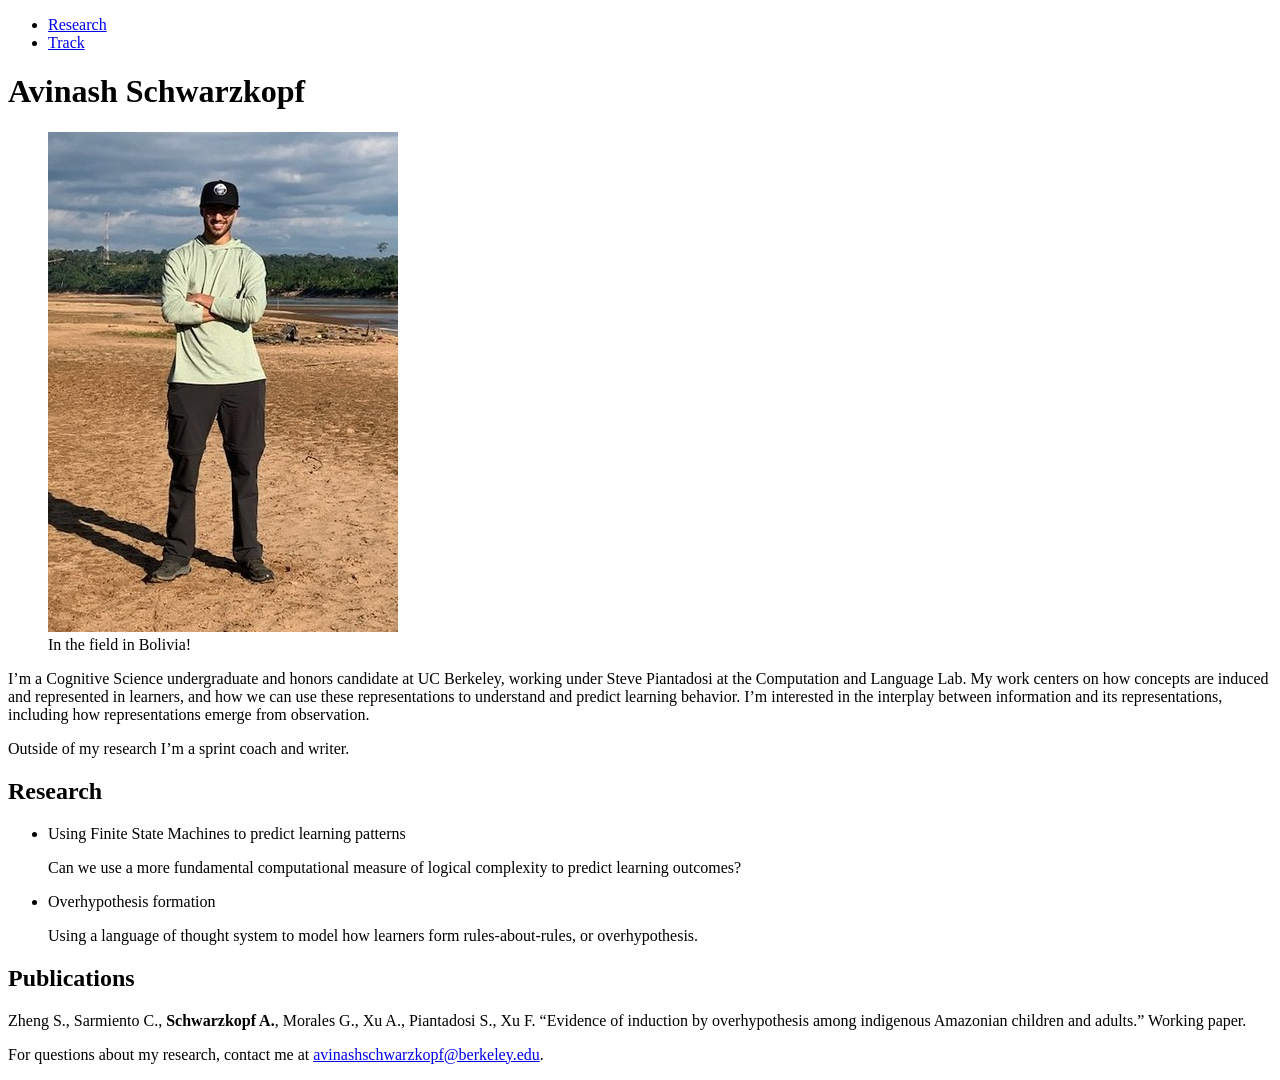
==== commit d0b78c30: "Enhance SEO with Open Graph and structured data Tryna get the site to come up when I search my name" ====
--- a/index.html
+++ b/index.html
@@ -1,11 +1,29 @@
 <!DOCTYPE html>
 <html lang="en">
 <head>
-<meta charset="utf-8">
-<meta name="viewport" content="width=device-width, initial-scale=1">
-<title>Avinash Schwarzkopf — Research</title>
-<meta name="description" content="Behavioral researcher. Study design, primary data collection, and quantitative modeling of how people learn.">
-<link rel="stylesheet" href="style.css">
+<link rel="canonical" href="https://YOUR-DOMAIN/">
+
+<!-- Open Graph (also helps link previews, which indirectly boosts CTR/discovery) -->
+<meta property="og:title" content="Avinash Schwarzkopf — Research">
+<meta property="og:description" content="Behavioral researcher. Study design, primary data collection, and quantitative modeling of how people learn.">
+<meta property="og:type" content="profile">
+<meta property="og:url" content="https://YOUR-DOMAIN/">
+
+<!-- Structured data: tells Google this page = a Person named Avinash Schwarzkopf -->
+<script type="application/ld+json">
+{
+  "@context": "https://schema.org",
+  "@type": "Person",
+  "name": "Avinash Schwarzkopf",
+  "url": "https://avinashschwarzkopf.github.io",
+  "jobTitle": "Cognitive Science researcher",
+  "affiliation": {
+    "@type": "Organization",
+    "name": "UC Berkeley"
+  },
+  "email": "avinashschwarzkopf@berkeley.edu"
+}
+</script>
 </head>
 <body>
 
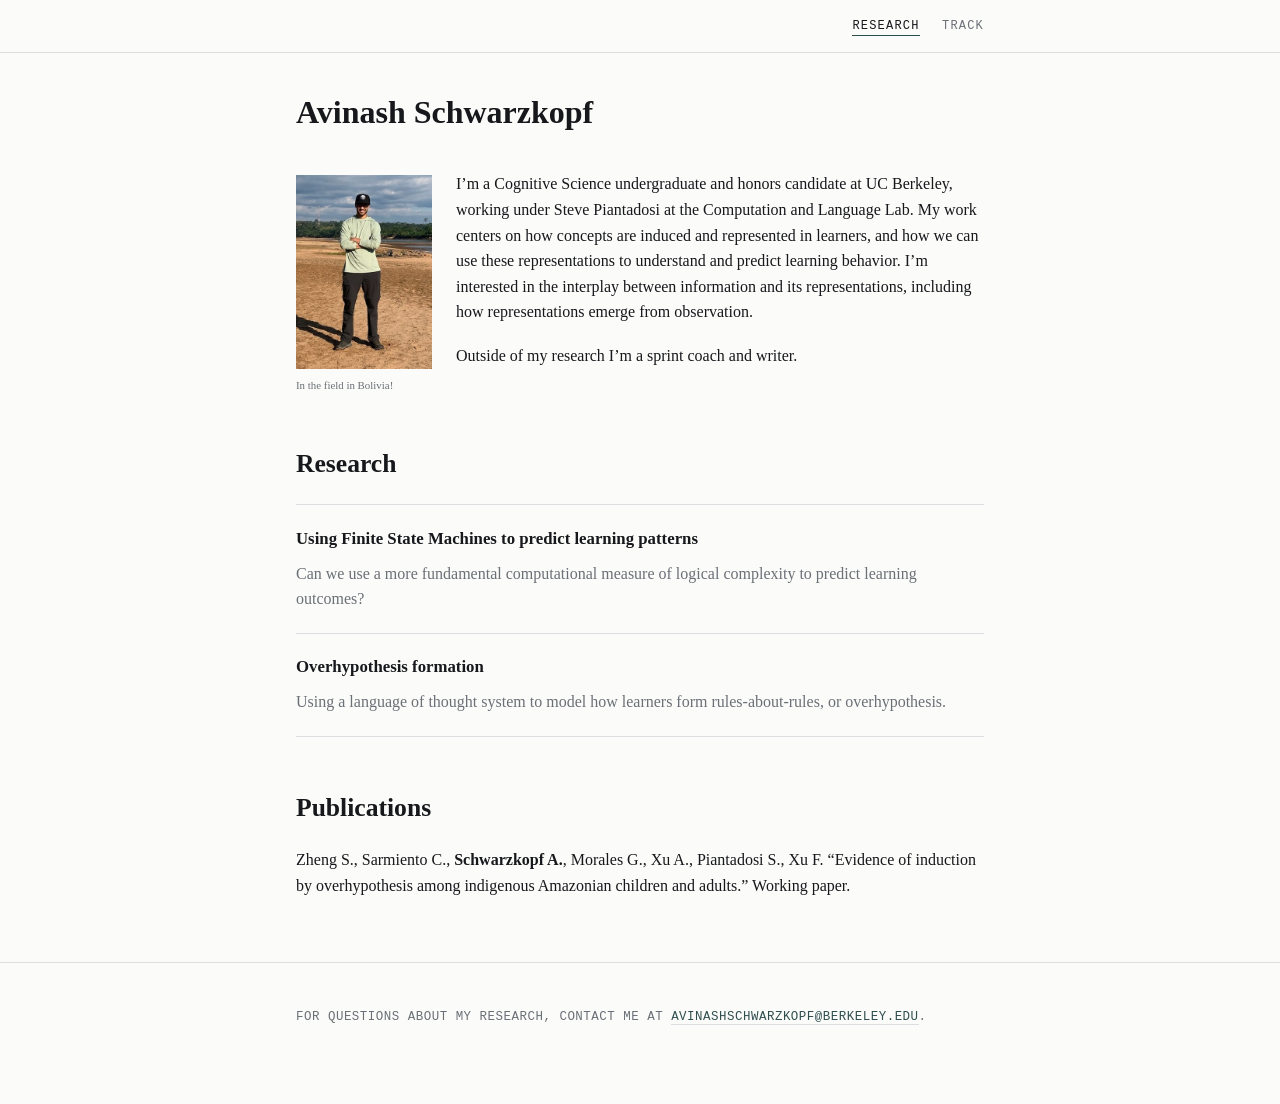
==== commit 4e306064: "Update index.html fix" ====
--- a/index.html
+++ b/index.html
@@ -1,13 +1,18 @@
 <!DOCTYPE html>
 <html lang="en">
 <head>
-<link rel="canonical" href="https://YOUR-DOMAIN/">
+<meta charset="utf-8">
+<meta name="viewport" content="width=device-width, initial-scale=1">
+<title>Avinash Schwarzkopf — Research</title>
+<meta name="description" content="Behavioral researcher. Study design, primary data collection, and quantitative modeling of how people learn.">
+<link rel="stylesheet" href="style.css">
+<link rel="canonical" href="https://avinashschwarzkopf.github.io/">
 
 <!-- Open Graph (also helps link previews, which indirectly boosts CTR/discovery) -->
 <meta property="og:title" content="Avinash Schwarzkopf — Research">
 <meta property="og:description" content="Behavioral researcher. Study design, primary data collection, and quantitative modeling of how people learn.">
 <meta property="og:type" content="profile">
-<meta property="og:url" content="https://YOUR-DOMAIN/">
+<meta property="og:url" content="https://avinashschwarzkopf.github.io/">
 
 <!-- Structured data: tells Google this page = a Person named Avinash Schwarzkopf -->
 <script type="application/ld+json">
--- a/style.css
+++ b/style.css
@@ -0,0 +1,463 @@
+:root {
+  --ink: #17181c;
+  --muted: #6b6f76;
+  --rule: #dcdee2;
+  --paper: #fbfbf9;
+  --mark: #2f4f4f;
+  --measure: 46rem;
+}
+* { box-sizing: border-box; }
+html { -webkit-text-size-adjust: 100%; }
+body {
+  margin: 0;
+  background: var(--paper);
+  color: var(--ink);
+  font: 16px/1.6 "Iowan Old Style", "Palatino Linotype", Palatino, Georgia, serif;
+  -webkit-font-smoothing: antialiased;
+}
+img { max-width: 100%; height: auto; display: block; }
+a { color: var(--mark); }
+a:focus-visible { outline: 2px solid var(--mark); outline-offset: 3px; }
+
+.wrap { max-width: var(--measure); margin: 0 auto; padding: 0 1.5rem; }
+
+/* ---- nav ---- */
+.nav {
+  border-bottom: 1px solid var(--rule);
+}
+.nav .wrap {
+  display: flex;
+  justify-content: space-between;
+  align-items: center;
+  gap: 1rem;
+  padding-top: 1.25rem;
+  padding-bottom: 1.25rem;
+}
+.nav.no-name .wrap {
+  justify-content: flex-end;
+}
+.nav .name {
+  display: inline-flex;
+  align-items: center;
+  gap: 0.6rem;
+  font-size: 0.95rem;
+  font-weight: 600;
+  letter-spacing: 0.01em;
+  text-decoration: none;
+  color: var(--ink);
+}
+.nav-icon {
+  width: 1.9rem;
+  height: 1.9rem;
+  border-radius: 0.5rem;
+  object-fit: cover;
+  display: block;
+  flex-shrink: 0;
+}
+.nav ul {
+  list-style: none;
+  display: flex;
+  gap: 1.4rem;
+  margin: 0;
+  padding: 0;
+  font: 500 0.75rem/1 ui-monospace, SFMono-Regular, "SF Mono", Menlo, monospace;
+  letter-spacing: 0.1em;
+  text-transform: uppercase;
+}
+.nav a.link { text-decoration: none; color: var(--muted); padding-bottom: 2px; }
+.nav a.link:hover { color: var(--ink); }
+.nav a.link[aria-current="page"] {
+  color: var(--ink);
+  border-bottom: 1px solid var(--mark);
+}
+
+.meta {
+  font: 500 0.78rem/1.6 ui-monospace, SFMono-Regular, "SF Mono", Menlo, monospace;
+  letter-spacing: 0.04em;
+  text-transform: uppercase;
+  color: var(--muted);
+}
+.meta a { text-decoration: none; border-bottom: 1px solid var(--rule); }
+.meta a:hover { border-bottom-color: var(--mark); }
+h2 {
+  font: 500 0.78rem/1 ui-monospace, SFMono-Regular, "SF Mono", Menlo, monospace;
+  letter-spacing: 0.12em;
+  text-transform: uppercase;
+  color: var(--muted);
+  margin: 3.5rem 0 1.5rem;
+}
+.page-head { padding: 4rem 0 0; }
+.page-head + h2 { margin-top: 3rem; }
+.prs-row + h2 { margin-top: 1.5rem; }
+.prose + h2 { margin-top: 0.5rem; }
+
+h2.section-title {
+  font: 700 1.6rem/1.2 "Iowan Old Style", "Palatino Linotype", Palatino, Georgia, serif;
+  letter-spacing: normal;
+  text-transform: none;
+  color: var(--ink);
+}
+
+/* ---- intro blurb + photo ---- */
+.intro-row {
+  display: flex;
+  align-items: flex-start;
+  gap: 1.5rem;
+  margin-top: 2.5rem;
+}
+.intro-text {
+  flex: 1 1 auto;
+  min-width: 0;
+}
+.intro-text .lede {
+  margin: 0 0 1.1rem;
+}
+.intro-text .lede:last-child {
+  margin-bottom: 0;
+}
+.research-photo {
+  flex: 0 0 8.5rem;
+  width: 8.5rem;
+  margin: 0.2rem 0 0;
+}
+.research-photo img { width: 100%; }
+
+.research-photo figcaption {
+  font-family: "Iowan Old Style", "Palatino Linotype", Palatino, Georgia, serif;
+  font-style: normal;
+  font-size: 0.68rem;
+  line-height: 1.5;
+  color: var(--muted);
+  margin-top: 0.5rem;
+}
+@media (max-width: 34rem) {
+  .intro-row { flex-direction: column; }
+  .research-photo { width: 45%; margin: 0 auto 1.2rem; }
+}
+
+/* ---- project list ---- */
+.project-list {
+  list-style: none;
+  margin: 0 0 2.5rem;
+  padding: 0;
+}
+.project-item {
+  padding: 1.3rem 0;
+  border-top: 1px solid var(--rule);
+}
+.project-item:last-child {
+  border-bottom: 1px solid var(--rule);
+}
+.project-title {
+  margin: 0;
+  font-size: 1.05rem;
+  font-weight: 600;
+  color: var(--ink);
+}
+.project-role {
+  font: 500 0.72rem/1.4 ui-monospace, SFMono-Regular, Menlo, monospace;
+  letter-spacing: 0.06em;
+  text-transform: uppercase;
+  color: var(--mark);
+  margin: 0.3rem 0 0;
+}
+.project-item p:last-child {
+  margin: 0.5rem 0 0;
+  color: var(--muted);
+}
+
+footer {
+  border-top: 1px solid var(--rule);
+  margin-top: 4rem;
+  padding: 2rem 0 4rem;
+}
+
+/* ---- project entries ---- */
+.entry { padding: 1.6rem 0; border-top: 1px solid var(--rule); }
+.entry:last-of-type { border-bottom: 1px solid var(--rule); }
+.entry h3 { font-size: 1.15rem; font-weight: 600; margin: 0 0 0.15rem; }
+.entry .role {
+  font: 500 0.72rem/1.4 ui-monospace, SFMono-Regular, Menlo, monospace;
+  letter-spacing: 0.06em;
+  text-transform: uppercase;
+  color: var(--mark);
+  margin: 0 0 0.8rem;
+}
+.entry p { margin: 0 0 0.6rem; }
+.entry p:last-child { margin-bottom: 0; }
+
+/* ---- figures ---- */
+figure { margin: 1.4rem 0 0; }
+figcaption {
+  font: 0.8rem/1.5 ui-monospace, SFMono-Regular, Menlo, monospace;
+  color: var(--muted);
+  margin-top: 0.6rem;
+}
+.gallery {
+  display: grid;
+  grid-template-columns: repeat(2, 1fr);
+  gap: 1rem;
+  margin: 1.5rem 0 0;
+}
+.gallery img { width: 100%; }
+
+/* ---- track hero photo ---- */
+.hero-photo { margin: 1.25rem 0 0; }
+.hero-photo img {
+  width: 100%;
+  max-height: 22rem;
+  object-fit: cover;
+  object-position: center 40%;
+  border-radius: 0.6rem;
+}
+
+/* ---- PR list ---- */
+.pr-list {
+  list-style: none;
+  margin: 0;
+  padding: 0;
+  flex: 1 1 auto;
+  min-width: 0;
+}
+.pr-list li {
+  line-height: 1.35;
+  margin: 0 0 0.3rem;
+}
+.pr-list li:last-child { margin-bottom: 0; }
+.pr-stat {
+  font-variant-numeric: tabular-nums;
+  font-weight: 700;
+  color: var(--ink);
+  font-size: 0.95rem;
+}
+.pr-note {
+  color: var(--muted);
+  font-size: 0.78rem;
+  margin-left: 0.35rem;
+}
+
+/* ---- PR list + video thumbs, side by side ---- */
+.prs-row {
+  display: flex;
+  align-items: stretch;
+  gap: 1.5rem;
+  margin-top: 2rem;
+}
+@media (max-width: 34rem) {
+  .prs-row { flex-direction: column; }
+}
+
+@media (max-width: 34rem) {
+  h1 { font-size: 1.7rem; }
+  .gallery { grid-template-columns: 1fr; }
+  .hero-photo img { max-height: 16rem; }
+  .nav .wrap { flex-direction: column; align-items: flex-start; gap: 0.7rem; }
+}
+@media (prefers-reduced-motion: reduce) {
+  * { animation: none !important; transition: none !important; }
+}
+
+/* ---- page title ---- */
+.page-title {
+  font: 700 2rem/1.2 "Iowan Old Style", "Palatino Linotype", Palatino, Georgia, serif;
+  color: var(--ink);
+  margin: 2.5rem 0 0;
+}
+
+/* ---- Research heading ---- */
+.current-research {
+  margin-top: 1.75rem;
+}
+
+/* ---- tiny video links, stacked beside the PR list ---- */
+/* border-left is a deliberate divider: the videos illustrate the events,
+   they aren't the source of the times, so the two lists read as separate. */
+.clips-mini {
+  flex: 0 0 auto;
+  display: flex;
+  flex-direction: column;
+  gap: 0.5rem;
+  border-left: 1px solid var(--rule);
+  padding-left: 1.5rem;
+}
+.clip-line {
+  display: flex;
+  flex: 1 1 0;
+  align-items: center;
+  gap: 0.55rem;
+  background: none;
+  border: none;
+  padding: 0;
+  margin: 0;
+  cursor: pointer;
+  font: inherit;
+  text-align: left;
+  color: var(--muted);
+}
+.clip-line .clip-thumb {
+  flex: 0 0 auto;
+  width: 6rem;
+  aspect-ratio: 16 / 9;
+}
+.clip-line .clip-label {
+  font: 500 0.72rem/1.3 ui-monospace, SFMono-Regular, Menlo, monospace;
+  letter-spacing: 0.02em;
+  white-space: nowrap;
+}
+.clip-line:hover,
+.clip-line:hover .clip-label,
+.clip-line:focus-visible .clip-label { color: var(--mark); }
+@media (max-width: 34rem) {
+  .clips-mini { flex-direction: row; width: 100%; }
+}
+
+/* ---- prose with wrapped photos ---- */
+.prose {
+  margin-top: 1rem;
+}
+.prose::after,
+.coaching-wrap::after {
+  content: '';
+  display: table;
+  clear: both;
+}
+.prose p {
+  margin: 0 0 1.1rem;
+}
+.float-img {
+  margin: 0 0 1.2rem;
+}
+.float-img img { width: 100%; }
+.float-img.left {
+  float: left;
+  width: 38%;
+  margin: 0.2rem 1.5rem 1rem 0;
+}
+.float-img.right {
+  float: right;
+  width: 38%;
+  margin: 0.2rem 0 1rem 1.5rem;
+}
+@media (max-width: 34rem) {
+  .float-img.left,
+  .float-img.right {
+    float: none;
+    width: 100%;
+    margin: 0 0 1.2rem;
+  }
+}
+
+/* ---- clip thumbnails + lightbox ---- */
+.clip-thumb {
+  position: relative;
+  display: block;
+  width: 100%;
+  padding: 0;
+  border: 1px solid var(--rule);
+  border-radius: 0.35rem;
+  overflow: hidden;
+  background: #000;
+  cursor: pointer;
+  font: inherit;
+}
+.clip-thumb img {
+  width: 100%;
+  aspect-ratio: 16 / 9;
+  object-fit: cover;
+  display: block;
+  transition: transform 0.25s ease;
+}
+.clip-thumb:hover img { transform: scale(1.05); }
+.clip-thumb .play-badge {
+  position: absolute;
+  top: 50%;
+  left: 50%;
+  transform: translate(-50%, -50%);
+  width: 2.75rem;
+  height: 2.75rem;
+  border-radius: 50%;
+  background: rgba(15, 23, 28, 0.72);
+  display: flex;
+  align-items: center;
+  justify-content: center;
+  transition: background 0.2s ease;
+}
+.clip-thumb .play-badge::after {
+  content: '';
+  border-style: solid;
+  border-width: 0.5rem 0 0.5rem 0.85rem;
+  border-color: transparent transparent transparent #fff;
+  margin-left: 3px;
+}
+.clip-thumb:hover .play-badge,
+.clip-thumb:focus-visible .play-badge { background: var(--mark); }
+.clip-line .play-badge {
+  width: 1.7rem;
+  height: 1.7rem;
+}
+.clip-line .play-badge::after {
+  border-width: 0.32rem 0 0.32rem 0.52rem;
+  margin-left: 2px;
+}
+
+.lightbox {
+  position: fixed;
+  inset: 0;
+  z-index: 50;
+  display: flex;
+  align-items: center;
+  justify-content: center;
+  padding: 2rem 1.5rem;
+}
+.lightbox[hidden] { display: none; }
+.lightbox-backdrop {
+  position: absolute;
+  inset: 0;
+  background: rgba(10, 12, 14, 0.9);
+}
+.lightbox-content {
+  position: relative;
+  z-index: 1;
+  max-width: min(90vw, 56rem);
+  width: 100%;
+}
+.lightbox-content video {
+  width: 100%;
+  max-height: 78vh;
+  display: block;
+  background: #000;
+  border-radius: 0.35rem;
+}
+.lightbox-caption {
+  color: #fff;
+  text-align: center;
+  margin: 0.85rem 0 0;
+}
+.lightbox-close {
+  position: absolute;
+  top: -2.4rem;
+  right: 0;
+  background: none;
+  border: none;
+  color: #fff;
+  font-size: 1.9rem;
+  line-height: 1;
+  cursor: pointer;
+  padding: 0.2rem 0.5rem;
+}
+.lightbox-close:hover,
+.lightbox-close:focus-visible { color: #fff9; }
+
+/* ---- coaching section ---- */
+.coaching-wrap { margin-top: 1rem; }
+.coaching-wrap p { margin: 0 0 1.1rem; }
+.float-img.small { width: 36%; }
+@media (max-width: 34rem) {
+  .float-img.small { width: 100%; }
+}
+.coaching-photo {
+  clear: both;
+  max-width: 14rem;
+  margin: 2.25rem auto 1.75rem;
+  text-align: center;
+}
